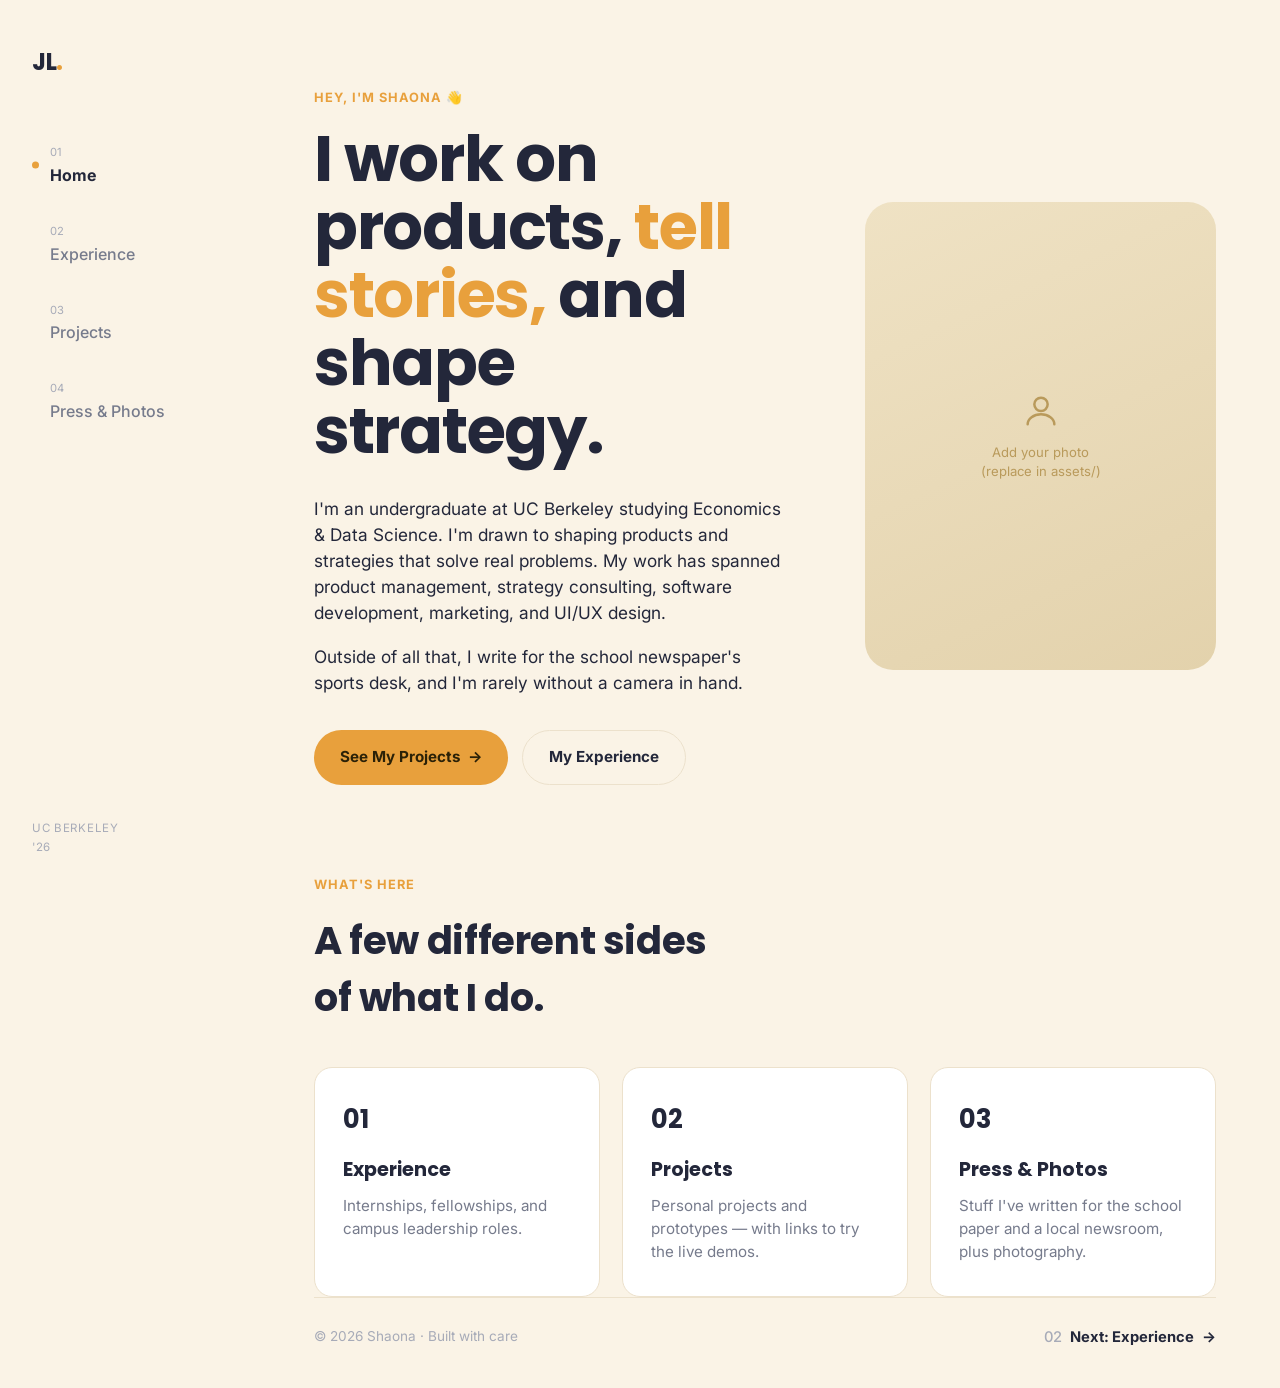
==== index.html @ 195c4750 "Initial commit: personal site (Home, Experience, Projects, Press & Photos)" ====
<!DOCTYPE html>
<html lang="en">
<head>
<meta charset="UTF-8">
<meta name="viewport" content="width=device-width, initial-scale=1.0">
<title>Shaona — Product, Strategy &amp; Stories</title>
<meta name="description" content="Personal site of Shaona — product, strategy, storytelling and photography.">
<link rel="preconnect" href="https://fonts.googleapis.com">
<link rel="preconnect" href="https://fonts.gstatic.com" crossorigin>
<link href="https://fonts.googleapis.com/css2?family=Poppins:wght@600;700;800&family=Inter:wght@400;500;600;700&display=swap" rel="stylesheet">
<link rel="stylesheet" href="css/style.css">
</head>
<body data-page="home">

<a class="skip-link" href="#main-content">Skip to content</a>

<div id="sidebar-root"></div>

<main id="main-content">

  <section class="section hero-section">
    <div class="hero-grid">
      <div class="hero-copy">
        <p class="eyebrow">HEY, I'M SHAONA <span aria-hidden="true">👋</span></p>
        <h1 class="hero-heading">
          I work on products,
          <span class="highlight">tell stories,</span>
          and shape strategy.
        </h1>
        <p class="hero-body">
          I'm an undergraduate at UC Berkeley studying Economics &amp; Data Science.
          I'm drawn to shaping products and strategies that solve real problems.
          My work has spanned product management, strategy consulting, software
          development, marketing, and UI/UX design.
        </p>
        <p class="hero-body">
          Outside of all that, I write for the school newspaper's sports desk,
          and I'm rarely without a camera in hand.
        </p>
        <div class="hero-actions">
          <a href="projects.html" class="btn btn-primary">See My Projects <span aria-hidden="true">→</span></a>
          <a href="experience.html" class="btn btn-outline">My Experience</a>
        </div>
      </div>
      <div class="hero-image">
        <div class="placeholder-img portrait" role="img" aria-label="Portrait photo placeholder">
          <svg viewBox="0 0 24 24" fill="none" aria-hidden="true"><circle cx="12" cy="8" r="4" stroke="currentColor" stroke-width="1.5"/><path d="M4 20c0-3.3 3.6-6 8-6s8 2.7 8 6" stroke="currentColor" stroke-width="1.5" stroke-linecap="round"/></svg>
          <span>Add your photo<br>(replace in assets/)</span>
        </div>
      </div>
    </div>

    <div class="whats-here">
      <p class="eyebrow">WHAT'S HERE</p>
      <h2 class="section-heading">A few different sides of what I do.</h2>
      <div class="card-grid">
        <a href="experience.html" class="info-card">
          <span class="card-num">01</span>
          <h3>Experience</h3>
          <p>Internships, fellowships, and campus leadership roles.</p>
        </a>
        <a href="projects.html" class="info-card">
          <span class="card-num">02</span>
          <h3>Projects</h3>
          <p>Personal projects and prototypes — with links to try the live demos.</p>
        </a>
        <a href="press.html" class="info-card">
          <span class="card-num">03</span>
          <h3>Press &amp; Photos</h3>
          <p>Stuff I've written for the school paper and a local newsroom, plus photography.</p>
        </a>
      </div>
    </div>

    <footer class="page-footer">
      <p>© <span id="year"></span> Shaona · Built with care</p>
      <a href="experience.html" class="next-page"><span class="num">02</span> Next: Experience <span aria-hidden="true">→</span></a>
    </footer>
  </section>

</main>

<div class="sidebar-overlay" id="sidebarOverlay"></div>

<script src="js/script.js"></script>
</body>
</html>
---- css/style.css ----
/* ==========================================================================
   Tokens
   ========================================================================== */
:root {
  --bg: #FAF3E6;
  --bg-card: #FFFFFF;
  --ink: #23273A;
  --ink-soft: #767B8C;
  --ink-faint: #A7ABB8;
  --accent: #E8A03C;
  --accent-tint: #F7E4C4;
  --border: #ECE1CC;
  --border-strong: #23273A;

  --font-display: 'Poppins', 'Segoe UI', sans-serif;
  --font-body: 'Inter', 'Segoe UI', sans-serif;

  --sidebar-w: 250px;
  --gutter: clamp(28px, 5vw, 96px);

  --radius-lg: 28px;
  --radius-md: 18px;
  --radius-sm: 12px;
  --radius-pill: 999px;
}

/* ==========================================================================
   Reset
   ========================================================================== */
*, *::before, *::after { box-sizing: border-box; }
html { scroll-behavior: smooth; }
body {
  margin: 0;
  background: var(--bg);
  color: var(--ink);
  font-family: var(--font-body);
  -webkit-font-smoothing: antialiased;
  line-height: 1.5;
}
img, svg { display: block; max-width: 100%; }
a { color: inherit; text-decoration: none; }
button { font: inherit; color: inherit; background: none; border: none; cursor: pointer; }
h1, h2, h3 { margin: 0; font-family: var(--font-display); }
p { margin: 0; }
ul { margin: 0; padding: 0; list-style: none; }

.skip-link {
  position: absolute;
  left: -9999px;
  top: 0;
  background: var(--ink);
  color: var(--bg);
  padding: 12px 20px;
  border-radius: 0 0 8px 0;
  z-index: 100;
}
.skip-link:focus { left: 0; }

:focus-visible {
  outline: 2px solid var(--ink);
  outline-offset: 3px;
  border-radius: 4px;
}

@media (prefers-reduced-motion: reduce) {
  html { scroll-behavior: auto; }
  * { animation-duration: 0.01ms !important; transition-duration: 0.01ms !important; }
}

/* ==========================================================================
   Sidebar
   ========================================================================== */
.sidebar {
  position: fixed;
  top: 0;
  left: 0;
  width: var(--sidebar-w);
  height: 100vh;
  padding: 44px 32px;
  display: flex;
  flex-direction: column;
  justify-content: space-between;
  z-index: 40;
}

.sidebar-top { display: flex; flex-direction: column; gap: 64px; }

.logo {
  font-family: var(--font-display);
  font-weight: 700;
  font-size: 1.5rem;
  letter-spacing: -0.02em;
}
.logo .dot { color: var(--accent); }

.side-nav { display: flex; flex-direction: column; gap: 36px; }

.nav-item {
  position: relative;
  display: flex;
  align-items: center;
  gap: 14px;
  padding-left: 18px;
}

.nav-bullet {
  position: absolute;
  left: 0;
  top: 50%;
  transform: translateY(-50%);
  width: 7px;
  height: 7px;
  border-radius: 50%;
  background: transparent;
  transition: background 0.2s ease;
}
.nav-item.active .nav-bullet { background: var(--accent); }

.nav-text { display: flex; flex-direction: column; gap: 2px; }
.nav-num {
  font-size: 0.7rem;
  color: var(--ink-faint);
  letter-spacing: 0.04em;
}
.nav-label {
  font-size: 1rem;
  color: var(--ink-soft);
  font-weight: 500;
  transition: color 0.2s ease;
}
.nav-item.active .nav-label { color: var(--ink); font-weight: 700; }
.nav-item:hover .nav-label { color: var(--ink); }

.sidebar-footer {
  font-size: 0.72rem;
  color: var(--ink-faint);
  letter-spacing: 0.06em;
  line-height: 1.6;
}

.sidebar-overlay { display: none; }

/* ==========================================================================
   Mobile nav toggle
   ========================================================================== */
.mobile-toggle {
  display: none;
  position: fixed;
  top: 20px;
  right: 20px;
  z-index: 60;
  width: 44px;
  height: 44px;
  border-radius: 50%;
  background: var(--bg-card);
  border: 1px solid var(--border);
  flex-direction: column;
  align-items: center;
  justify-content: center;
  gap: 5px;
  box-shadow: 0 4px 14px rgba(35,39,58,0.08);
}
.mobile-toggle span {
  width: 18px;
  height: 2px;
  background: var(--ink);
  border-radius: 2px;
  transition: transform 0.25s ease, opacity 0.25s ease;
}
.mobile-toggle[aria-expanded="true"] span:nth-child(1) { transform: translateY(7px) rotate(45deg); }
.mobile-toggle[aria-expanded="true"] span:nth-child(2) { opacity: 0; }
.mobile-toggle[aria-expanded="true"] span:nth-child(3) { transform: translateY(-7px) rotate(-45deg); }

/* ==========================================================================
   Main / sections
   ========================================================================== */
main { margin-left: var(--sidebar-w); }

.section {
  padding: 88px var(--gutter) 0;
  min-height: 100vh;
  display: flex;
  flex-direction: column;
  justify-content: flex-start;
}

.eyebrow {
  font-size: 0.8rem;
  font-weight: 700;
  letter-spacing: 0.08em;
  color: var(--accent);
  margin-bottom: 18px;
}

.highlight { color: var(--accent); }

/* ==========================================================================
   Hero
   ========================================================================== */
.hero-grid {
  display: grid;
  grid-template-columns: 1.15fr 0.85fr;
  gap: clamp(32px, 6vw, 90px);
  align-items: center;
}

.hero-heading {
  font-size: clamp(2.6rem, 5vw, 4.4rem);
  font-weight: 700;
  line-height: 1.06;
  letter-spacing: -0.02em;
  margin-bottom: 32px;
}

.hero-body {
  font-size: 1.08rem;
  color: var(--ink);
  max-width: 46ch;
  margin-bottom: 18px;
}
.hero-body:last-of-type { margin-bottom: 34px; }

.hero-actions { display: flex; flex-wrap: wrap; gap: 14px; }

.hero-image .placeholder-img.portrait {
  aspect-ratio: 3 / 4;
  border-radius: var(--radius-lg);
}

.placeholder-img {
  background: linear-gradient(155deg, #EFE2C4 0%, #E3D2AC 100%);
  color: #B99A5B;
  display: flex;
  flex-direction: column;
  align-items: center;
  justify-content: center;
  gap: 12px;
  text-align: center;
  font-size: 0.82rem;
  padding: 20px;
  overflow: hidden;
}
.placeholder-img svg { width: 40px; height: 40px; }

/* ==========================================================================
   Buttons
   ========================================================================== */
.btn {
  display: inline-flex;
  align-items: center;
  gap: 8px;
  padding: 15px 26px;
  border-radius: var(--radius-pill);
  font-weight: 700;
  font-size: 0.95rem;
  transition: transform 0.15s ease, box-shadow 0.15s ease, background 0.15s ease;
  white-space: nowrap;
}
.btn:hover { transform: translateY(-1px); }

.btn-primary {
  background: var(--accent);
  color: #2B2107;
}
.btn-primary:hover { box-shadow: 0 8px 20px rgba(232,160,60,0.35); }

.btn-outline {
  background: transparent;
  border: 1.5px solid var(--border);
  color: var(--ink);
}
.btn-outline:hover { border-color: var(--ink); }

.btn-sm { padding: 11px 20px; font-size: 0.88rem; }
.play { font-size: 0.7rem; }

.link-icon {
  display: inline-flex;
  align-items: center;
  gap: 8px;
  font-weight: 600;
  font-size: 0.9rem;
  color: var(--ink);
  padding: 11px 6px;
}
.link-icon:hover { color: var(--accent); }

/* ==========================================================================
   "What's here" cards
   ========================================================================== */
.whats-here { margin-top: clamp(64px, 10vh, 130px); }

.section-heading {
  font-size: clamp(1.8rem, 3vw, 2.5rem);
  font-weight: 700;
  letter-spacing: -0.01em;
  margin-bottom: 40px;
  max-width: 16ch;
}

.card-grid {
  display: grid;
  grid-template-columns: repeat(3, 1fr);
  gap: 22px;
}

.info-card {
  background: var(--bg-card);
  border: 1px solid var(--border);
  border-radius: var(--radius-md);
  padding: 32px 28px;
  transition: transform 0.2s ease, box-shadow 0.2s ease, border-color 0.2s ease;
}
.info-card:hover {
  transform: translateY(-4px);
  box-shadow: 0 16px 30px rgba(35,39,58,0.07);
  border-color: transparent;
}
.card-num {
  display: block;
  font-family: var(--font-display);
  font-weight: 700;
  font-size: 1.6rem;
  margin-bottom: 18px;
}
.info-card h3 { font-size: 1.2rem; font-weight: 700; margin-bottom: 10px; }
.info-card p { color: var(--ink-soft); font-size: 0.95rem; }

/* ==========================================================================
   Section headings (shared: experience / projects / press)
   ========================================================================== */
.section-heading-lg {
  font-size: clamp(2.4rem, 4.6vw, 3.6rem);
  font-weight: 700;
  line-height: 1.08;
  letter-spacing: -0.02em;
  margin-bottom: 28px;
}

.section-sub {
  font-size: 1.05rem;
  color: var(--ink);
  max-width: 56ch;
  margin-bottom: 48px;
}

/* ==========================================================================
   Experience table
   ========================================================================== */
.exp-table { border-top: 2px solid var(--border-strong); }

.exp-row {
  width: 100%;
  display: grid;
  grid-template-columns: 130px 1fr 1.6fr auto 24px;
  gap: 28px;
  align-items: center;
  padding: 28px 0;
  border-bottom: 1px solid var(--border);
  text-align: left;
  cursor: pointer;
}

.exp-date { font-size: 0.92rem; color: var(--ink-soft); }

.exp-role { display: flex; flex-direction: column; gap: 4px; }
.exp-title { font-weight: 700; font-size: 1.15rem; }
.exp-company { color: var(--ink-soft); font-size: 0.92rem; }

.exp-desc { color: var(--ink); font-size: 0.98rem; }

.exp-stat {
  font-weight: 700;
  font-size: 0.92rem;
  white-space: nowrap;
  justify-self: end;
}

.exp-toggle {
  font-size: 1.3rem;
  color: var(--ink-soft);
  font-weight: 400;
  line-height: 1;
  transition: transform 0.25s ease;
  justify-self: end;
}
.exp-row[aria-expanded="true"] .exp-toggle { transform: rotate(45deg); color: var(--accent); }

.exp-detail {
  grid-column: 1 / -1;
  max-height: 0;
  overflow: hidden;
  color: var(--ink-soft);
  font-size: 0.95rem;
  line-height: 1.6;
  transition: max-height 0.3s ease, padding-top 0.3s ease;
}
.exp-row[aria-expanded="true"] .exp-detail {
  max-height: 200px;
  padding-top: 16px;
}

/* ==========================================================================
   Projects
   ========================================================================== */
.project-grid {
  display: grid;
  grid-template-columns: repeat(2, 1fr);
  gap: 24px;
}

.project-card {
  background: var(--bg-card);
  border: 1px solid var(--border);
  border-radius: var(--radius-lg);
  padding: 40px;
  display: flex;
  flex-direction: column;
}

.project-card h3 { font-size: 1.7rem; font-weight: 700; margin-bottom: 10px; }
.project-tagline { color: var(--accent); font-weight: 600; font-size: 1.02rem; margin-bottom: 18px; }
.project-desc { color: var(--ink-soft); font-size: 0.98rem; margin-bottom: 26px; }

.tag-row { display: flex; flex-wrap: wrap; gap: 10px; margin-bottom: 26px; }
.tag {
  background: var(--bg);
  border: 1px solid var(--border);
  border-radius: var(--radius-pill);
  padding: 7px 16px;
  font-size: 0.82rem;
  color: var(--ink-soft);
  font-weight: 500;
}

.project-actions {
  display: flex;
  align-items: center;
  gap: 8px;
  padding-top: 24px;
  border-top: 1px solid var(--border);
  margin-top: auto;
}

/* ==========================================================================
   Press & Photos
   ========================================================================== */
.filter-row { display: flex; gap: 12px; margin-bottom: 40px; }

.filter-pill {
  padding: 10px 22px;
  border-radius: var(--radius-pill);
  border: 1.5px solid var(--border);
  font-weight: 600;
  font-size: 0.92rem;
  color: var(--ink-soft);
  transition: all 0.2s ease;
}
.filter-pill.active { background: var(--accent); border-color: var(--accent); color: #2B2107; }
.filter-pill:not(.active):hover { border-color: var(--ink); color: var(--ink); }

.press-grid {
  display: grid;
  grid-template-columns: repeat(3, 1fr);
  gap: 20px;
}

.press-item {
  position: relative;
  display: block;
  transition: transform 0.2s ease;
}
.press-item:hover { transform: translateY(-4px); }

.press-item .placeholder-img.press-img {
  aspect-ratio: 4 / 5;
  border-radius: var(--radius-md);
}

.press-tag {
  position: absolute;
  top: 14px;
  left: 14px;
  background: rgba(35,39,58,0.75);
  color: #fff;
  font-size: 0.7rem;
  font-weight: 700;
  letter-spacing: 0.05em;
  text-transform: uppercase;
  padding: 6px 12px;
  border-radius: var(--radius-pill);
  z-index: 2;
}

.press-title {
  display: block;
  margin-top: 12px;
  font-size: 0.9rem;
  font-weight: 600;
  color: var(--ink-soft);
}

.press-item[hidden] { display: none; }

/* ==========================================================================
   Footer
   ========================================================================== */
.page-footer {
  margin-top: auto;
  padding: 28px 0 40px;
  border-top: 1px solid var(--border);
  color: var(--ink-faint);
  font-size: 0.85rem;
  display: flex;
  align-items: center;
  justify-content: space-between;
  gap: 16px;
  flex-wrap: wrap;
}

.next-page {
  display: inline-flex;
  align-items: center;
  gap: 8px;
  font-weight: 700;
  color: var(--ink);
  font-size: 0.92rem;
  transition: gap 0.2s ease, color 0.2s ease;
}
.next-page:hover { gap: 12px; color: var(--accent); }
.next-page .num { color: var(--ink-faint); font-weight: 500; }

/* ==========================================================================
   Responsive
   ========================================================================== */
@media (max-width: 1080px) {
  .hero-grid { grid-template-columns: 1fr; }
  .hero-image { order: -1; max-width: 360px; }
  .card-grid { grid-template-columns: 1fr 1fr; }
  .project-grid { grid-template-columns: 1fr; }
  .press-grid { grid-template-columns: repeat(2, 1fr); }
}

@media (max-width: 860px) {
  :root { --sidebar-w: 0px; }

  .mobile-toggle { display: flex; }

  .sidebar {
    left: 0;
    width: min(280px, 78vw);
    background: var(--bg);
    border-right: 1px solid var(--border);
    transform: translateX(-100%);
    transition: transform 0.3s ease;
  }
  .sidebar.open { transform: translateX(0); }

  .sidebar-overlay {
    display: block;
    position: fixed;
    inset: 0;
    background: rgba(35,39,58,0.35);
    z-index: 30;
    opacity: 0;
    pointer-events: none;
    transition: opacity 0.3s ease;
  }
  .sidebar-overlay.visible { opacity: 1; pointer-events: auto; }

  main { margin-left: 0; }
  .section { padding: 88px 24px 64px; }

  .card-grid { grid-template-columns: 1fr; }
  .exp-row {
    grid-template-columns: 1fr auto;
    grid-template-areas:
      "date toggle"
      "role role"
      "desc desc"
      "stat stat";
    row-gap: 8px;
  }
  .exp-date { grid-area: date; }
  .exp-toggle { grid-area: toggle; }
  .exp-role { grid-area: role; }
  .exp-desc { grid-area: desc; }
  .exp-stat { grid-area: stat; justify-self: start; }
  .press-grid { grid-template-columns: 1fr 1fr; }
}

@media (max-width: 520px) {
  .hero-actions { flex-direction: column; align-items: stretch; }
  .press-grid { grid-template-columns: 1fr; }
}
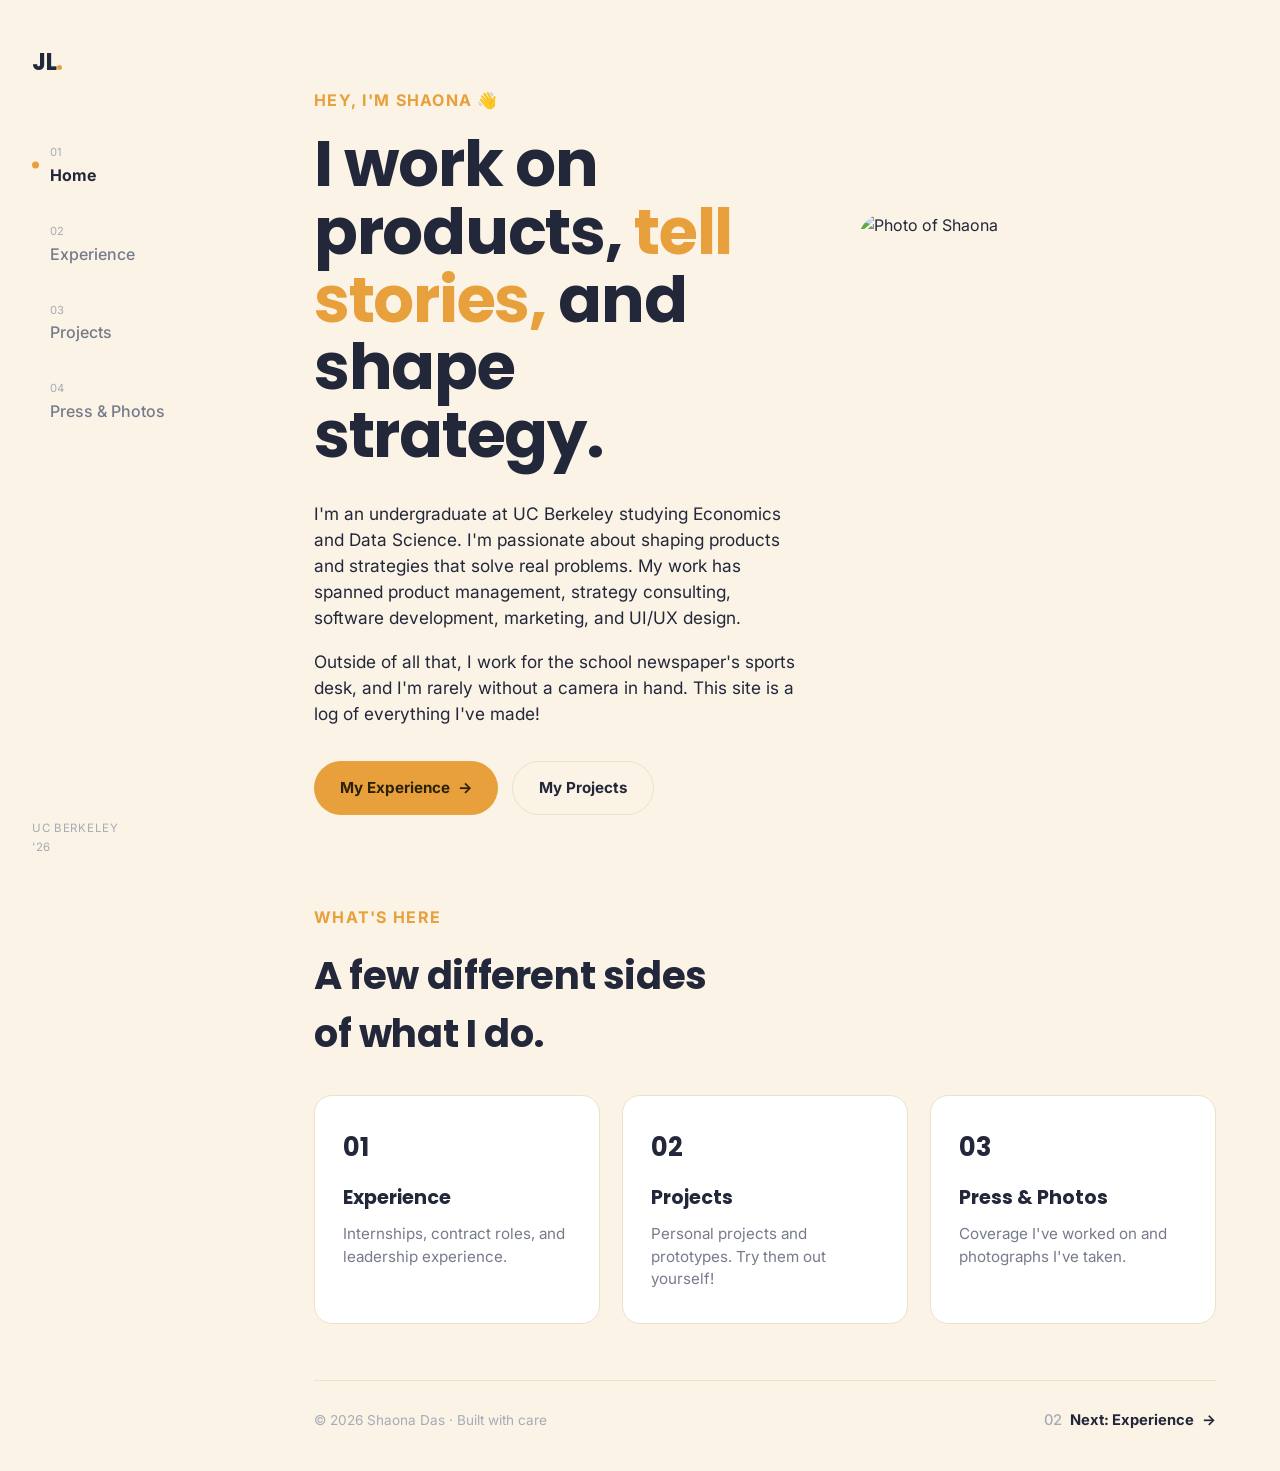
==== commit 431ef44d: "Add photos and site edits" ====
--- a/index.html
+++ b/index.html
@@ -28,25 +28,22 @@
           and shape strategy.
         </h1>
         <p class="hero-body">
-          I'm an undergraduate at UC Berkeley studying Economics &amp; Data Science.
-          I'm drawn to shaping products and strategies that solve real problems.
+          I'm an undergraduate at UC Berkeley studying Economics and Data Science.
+          I'm passionate about shaping products and strategies that solve real problems.
           My work has spanned product management, strategy consulting, software
           development, marketing, and UI/UX design.
         </p>
         <p class="hero-body">
-          Outside of all that, I write for the school newspaper's sports desk,
-          and I'm rarely without a camera in hand.
+          Outside of all that, I work for the school newspaper's sports desk,
+          and I'm rarely without a camera in hand. This site is a log of everything I've made!
         </p>
         <div class="hero-actions">
-          <a href="projects.html" class="btn btn-primary">See My Projects <span aria-hidden="true">→</span></a>
-          <a href="experience.html" class="btn btn-outline">My Experience</a>
+          <a href="experience.html" class="btn btn-primary">My Experience<span aria-hidden="true">→</span></a>
+          <a href="projects.html" class="btn btn-outline">My Projects</a>
         </div>
       </div>
       <div class="hero-image">
-        <div class="placeholder-img portrait" role="img" aria-label="Portrait photo placeholder">
-          <svg viewBox="0 0 24 24" fill="none" aria-hidden="true"><circle cx="12" cy="8" r="4" stroke="currentColor" stroke-width="1.5"/><path d="M4 20c0-3.3 3.6-6 8-6s8 2.7 8 6" stroke="currentColor" stroke-width="1.5" stroke-linecap="round"/></svg>
-          <span>Add your photo<br>(replace in assets/)</span>
-        </div>
+        <img src="assets/headshot.jpg" alt="Photo of Shaona" class="portrait-img">
       </div>
     </div>
 
@@ -57,23 +54,23 @@
         <a href="experience.html" class="info-card">
           <span class="card-num">01</span>
           <h3>Experience</h3>
-          <p>Internships, fellowships, and campus leadership roles.</p>
+          <p>Internships, contract roles, and leadership experience.</p>
         </a>
         <a href="projects.html" class="info-card">
           <span class="card-num">02</span>
           <h3>Projects</h3>
-          <p>Personal projects and prototypes — with links to try the live demos.</p>
+          <p>Personal projects and prototypes. Try them out yourself!</p>
         </a>
         <a href="press.html" class="info-card">
           <span class="card-num">03</span>
           <h3>Press &amp; Photos</h3>
-          <p>Stuff I've written for the school paper and a local newsroom, plus photography.</p>
+          <p>Coverage I've worked on and photographs I've taken.</p>
         </a>
       </div>
     </div>
 
     <footer class="page-footer">
-      <p>© <span id="year"></span> Shaona · Built with care</p>
+      <p>© <span id="year"></span> Shaona Das · Built with care</p>
       <a href="experience.html" class="next-page"><span class="num">02</span> Next: Experience <span aria-hidden="true">→</span></a>
     </footer>
   </section>
--- a/css/style.css
+++ b/css/style.css
@@ -185,7 +185,7 @@
 }
 
 .eyebrow {
-  font-size: 0.8rem;
+  font-size: 1.0rem;
   font-weight: 700;
   letter-spacing: 0.08em;
   color: var(--accent);
@@ -200,7 +200,7 @@
 .hero-grid {
   display: grid;
   grid-template-columns: 1.15fr 0.85fr;
-  gap: clamp(32px, 6vw, 90px);
+  gap: clamp(32px, 6vw, 60px);
   align-items: center;
 }
 
@@ -222,9 +222,13 @@
 
 .hero-actions { display: flex; flex-wrap: wrap; gap: 14px; }
 
-.hero-image .placeholder-img.portrait {
+
+.portrait-img {
+  width: 100%;
   aspect-ratio: 3 / 4;
-  border-radius: var(--radius-lg);
+  object-fit: cover;
+  border-radius: var(--radius-lg);   /* ← this */
+  ...
 }
 
 .placeholder-img {
@@ -294,7 +298,7 @@
   font-size: clamp(1.8rem, 3vw, 2.5rem);
   font-weight: 700;
   letter-spacing: -0.01em;
-  margin-bottom: 40px;
+  margin-bottom: 32px;
   max-width: 16ch;
 }
 
@@ -341,7 +345,7 @@
   font-size: 1.05rem;
   color: var(--ink);
   max-width: 56ch;
-  margin-bottom: 48px;
+  margin-bottom: 32px;
 }
 
 /* ==========================================================================
@@ -352,14 +356,15 @@
 .exp-row {
   width: 100%;
   display: grid;
-  grid-template-columns: 130px 1fr 1.6fr auto 24px;
+  grid-template-columns: 130px 1fr 1.6fr 180px 24px;
   gap: 28px;
-  align-items: center;
+  align-items: start;
   padding: 28px 0;
   border-bottom: 1px solid var(--border);
   text-align: left;
   cursor: pointer;
 }
+
 
 .exp-date { font-size: 0.92rem; color: var(--ink-soft); }
 
@@ -472,6 +477,13 @@
 }
 .press-item:hover { transform: translateY(-4px); }
 
+.press-photo-img {
+  width: 100%;
+  aspect-ratio: 4 / 5;
+  object-fit: cover;
+  border-radius: var(--radius-md);
+}
+
 .press-item .placeholder-img.press-img {
   aspect-ratio: 4 / 5;
   border-radius: var(--radius-md);
@@ -500,13 +512,34 @@
   color: var(--ink-soft);
 }
 
+.press-links {
+  display: flex;
+  align-items: center;
+  gap: 10px;
+  font-size: 0.92rem;
+  font-weight: 600;
+  color: var(--ink-soft);
+  margin-bottom: 40px;
+}
+.press-links a {
+  color: var(--ink);
+  text-decoration: underline;
+  text-decoration-color: var(--border);
+  text-underline-offset: 3px;
+  transition: color 0.2s ease, text-decoration-color 0.2s ease;
+}
+.press-links a:hover {
+  color: var(--accent);
+  text-decoration-color: var(--accent);
+}
+
 .press-item[hidden] { display: none; }
 
 /* ==========================================================================
    Footer
    ========================================================================== */
 .page-footer {
-  margin-top: auto;
+  margin-top: 56px;
   padding: 28px 0 40px;
   border-top: 1px solid var(--border);
   color: var(--ink-faint);
@@ -581,6 +614,7 @@
       "stat stat";
     row-gap: 8px;
   }
+
   .exp-date { grid-area: date; }
   .exp-toggle { grid-area: toggle; }
   .exp-role { grid-area: role; }
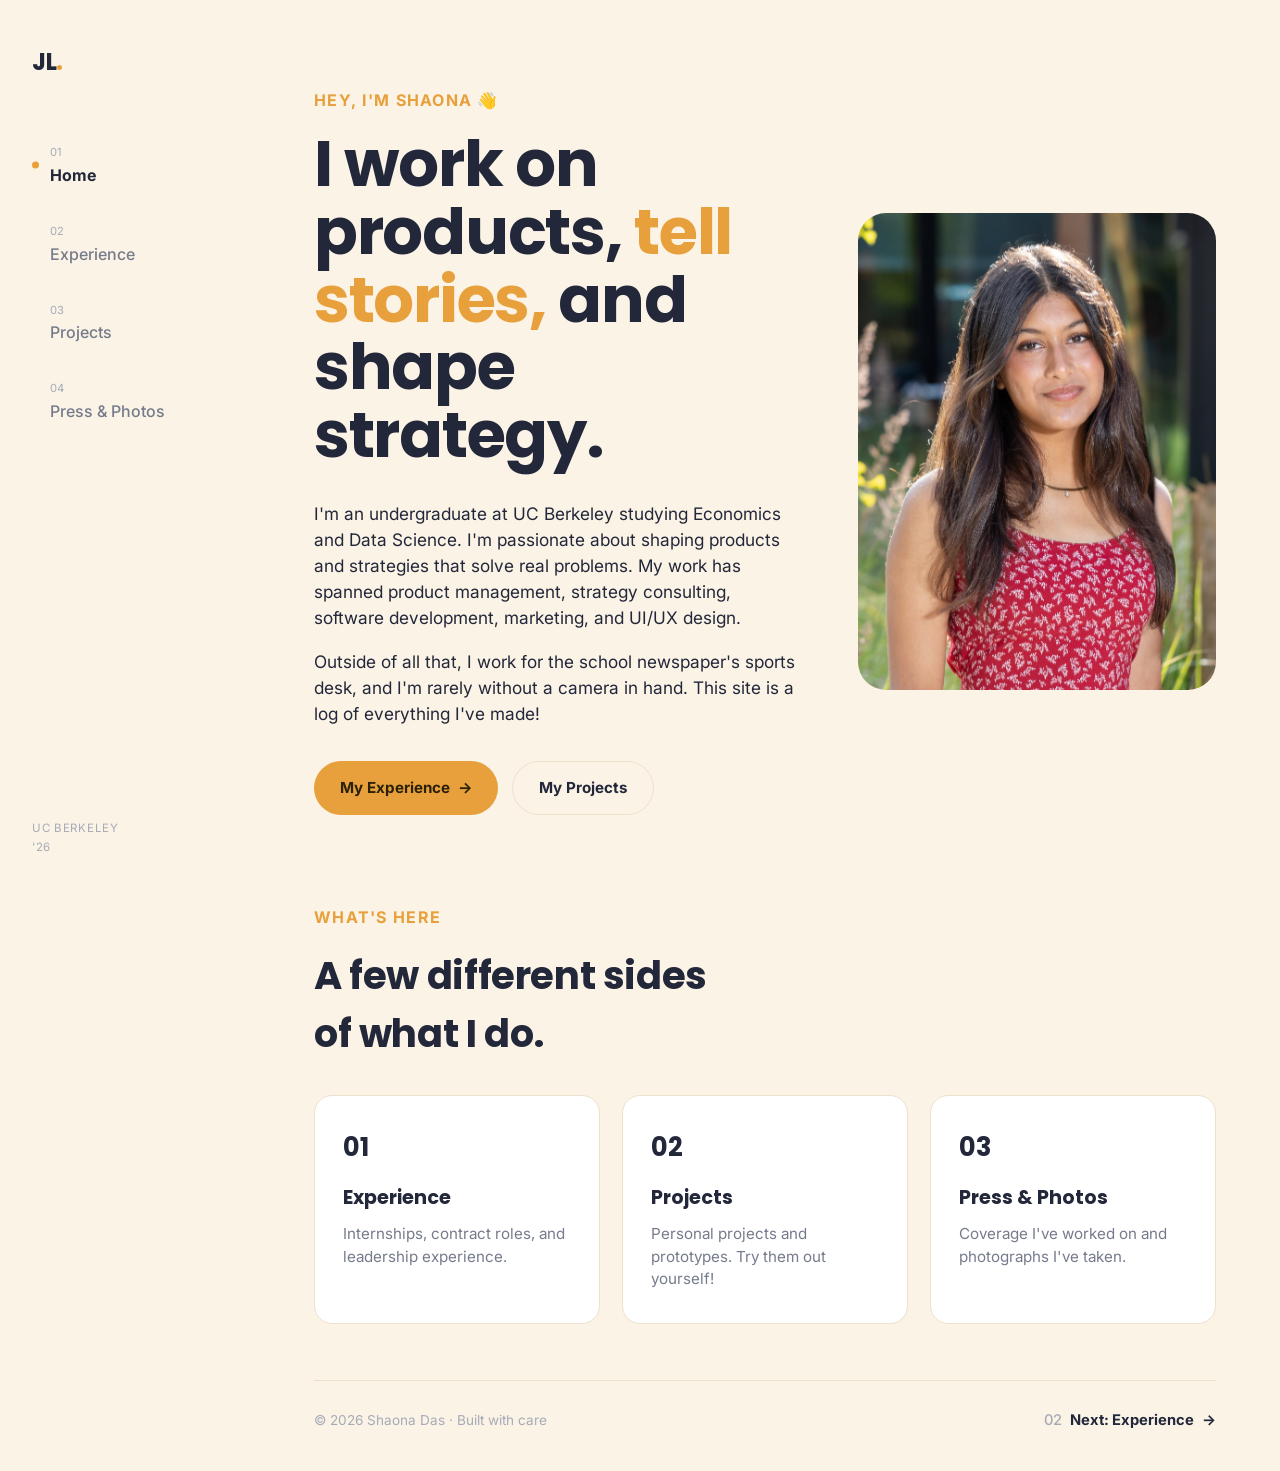
==== commit 46f0750f: "Update index.html" ====
--- a/index.html
+++ b/index.html
@@ -43,7 +43,7 @@
         </div>
       </div>
       <div class="hero-image">
-        <img src="assets/headshot.jpg" alt="Photo of Shaona" class="portrait-img">
+        <img src="assets/headshot.JPG" alt="Photo of Shaona" class="portrait-img">
       </div>
     </div>
 
